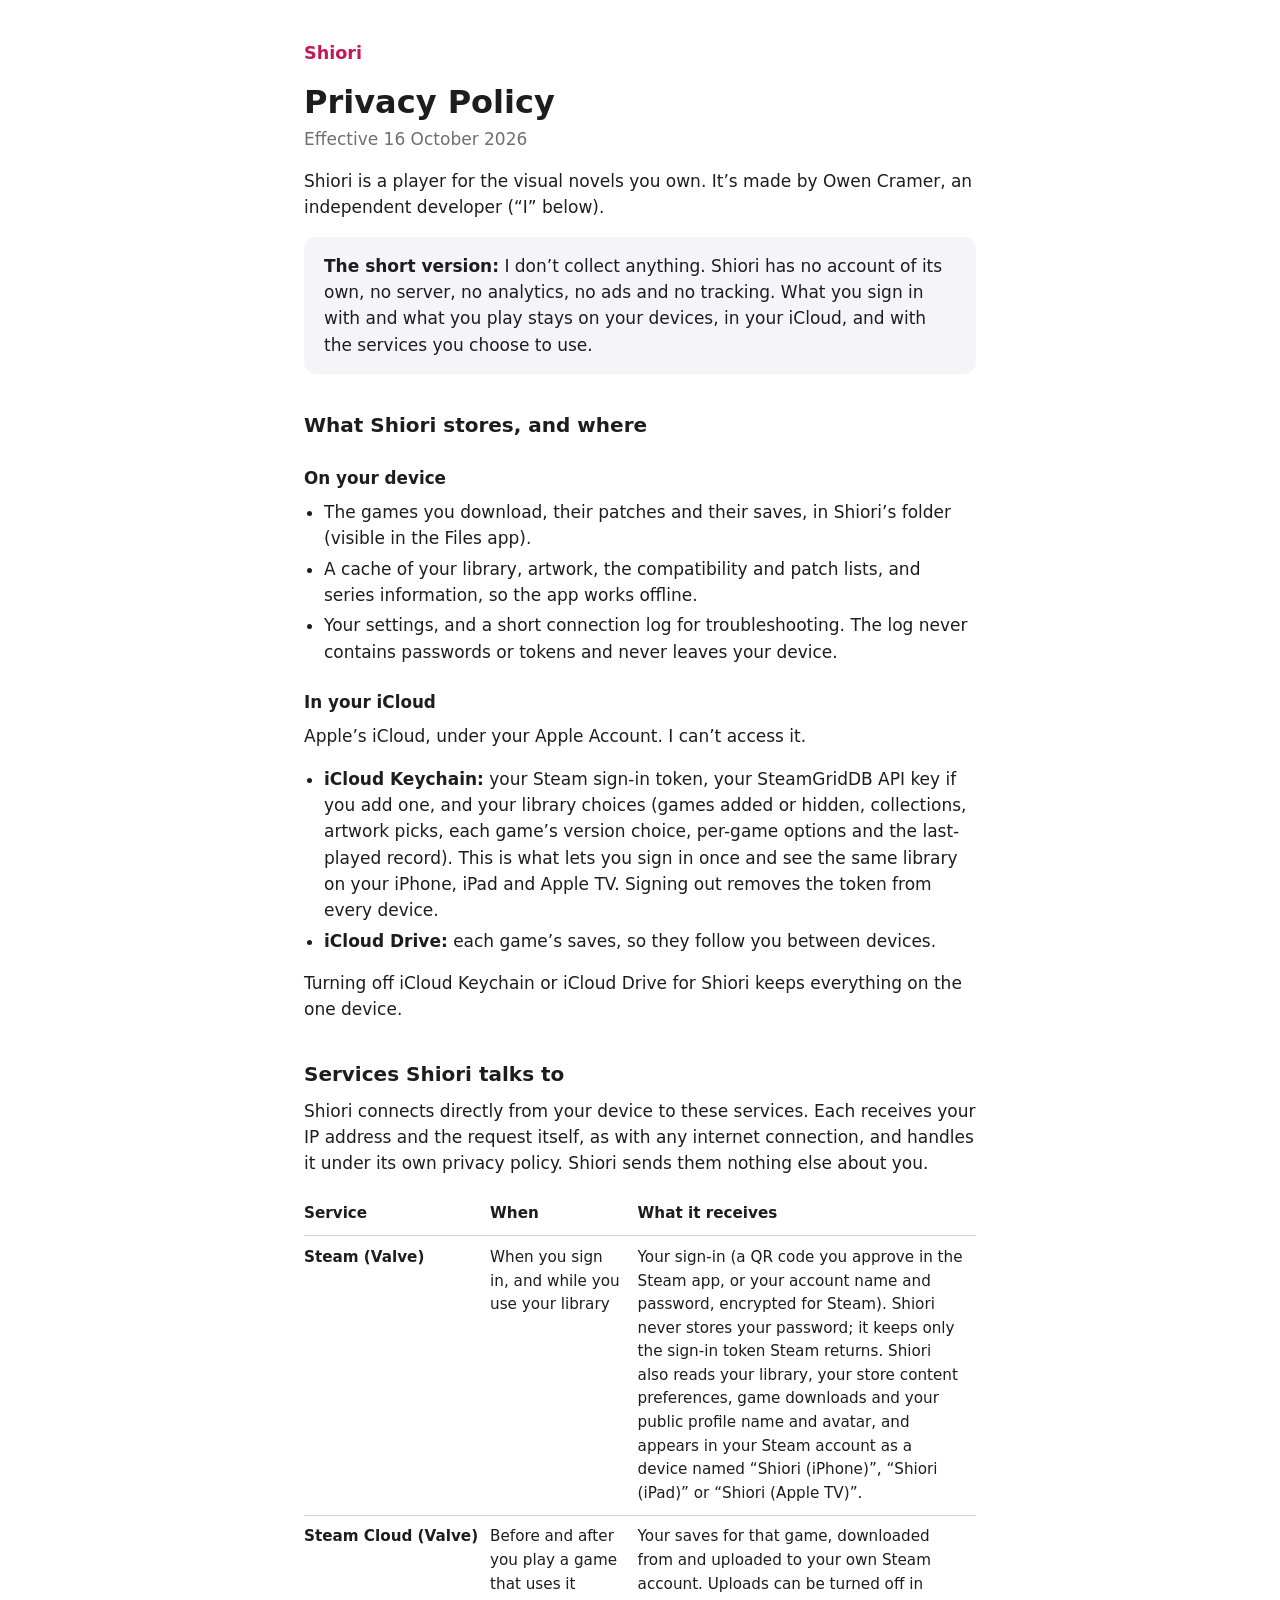
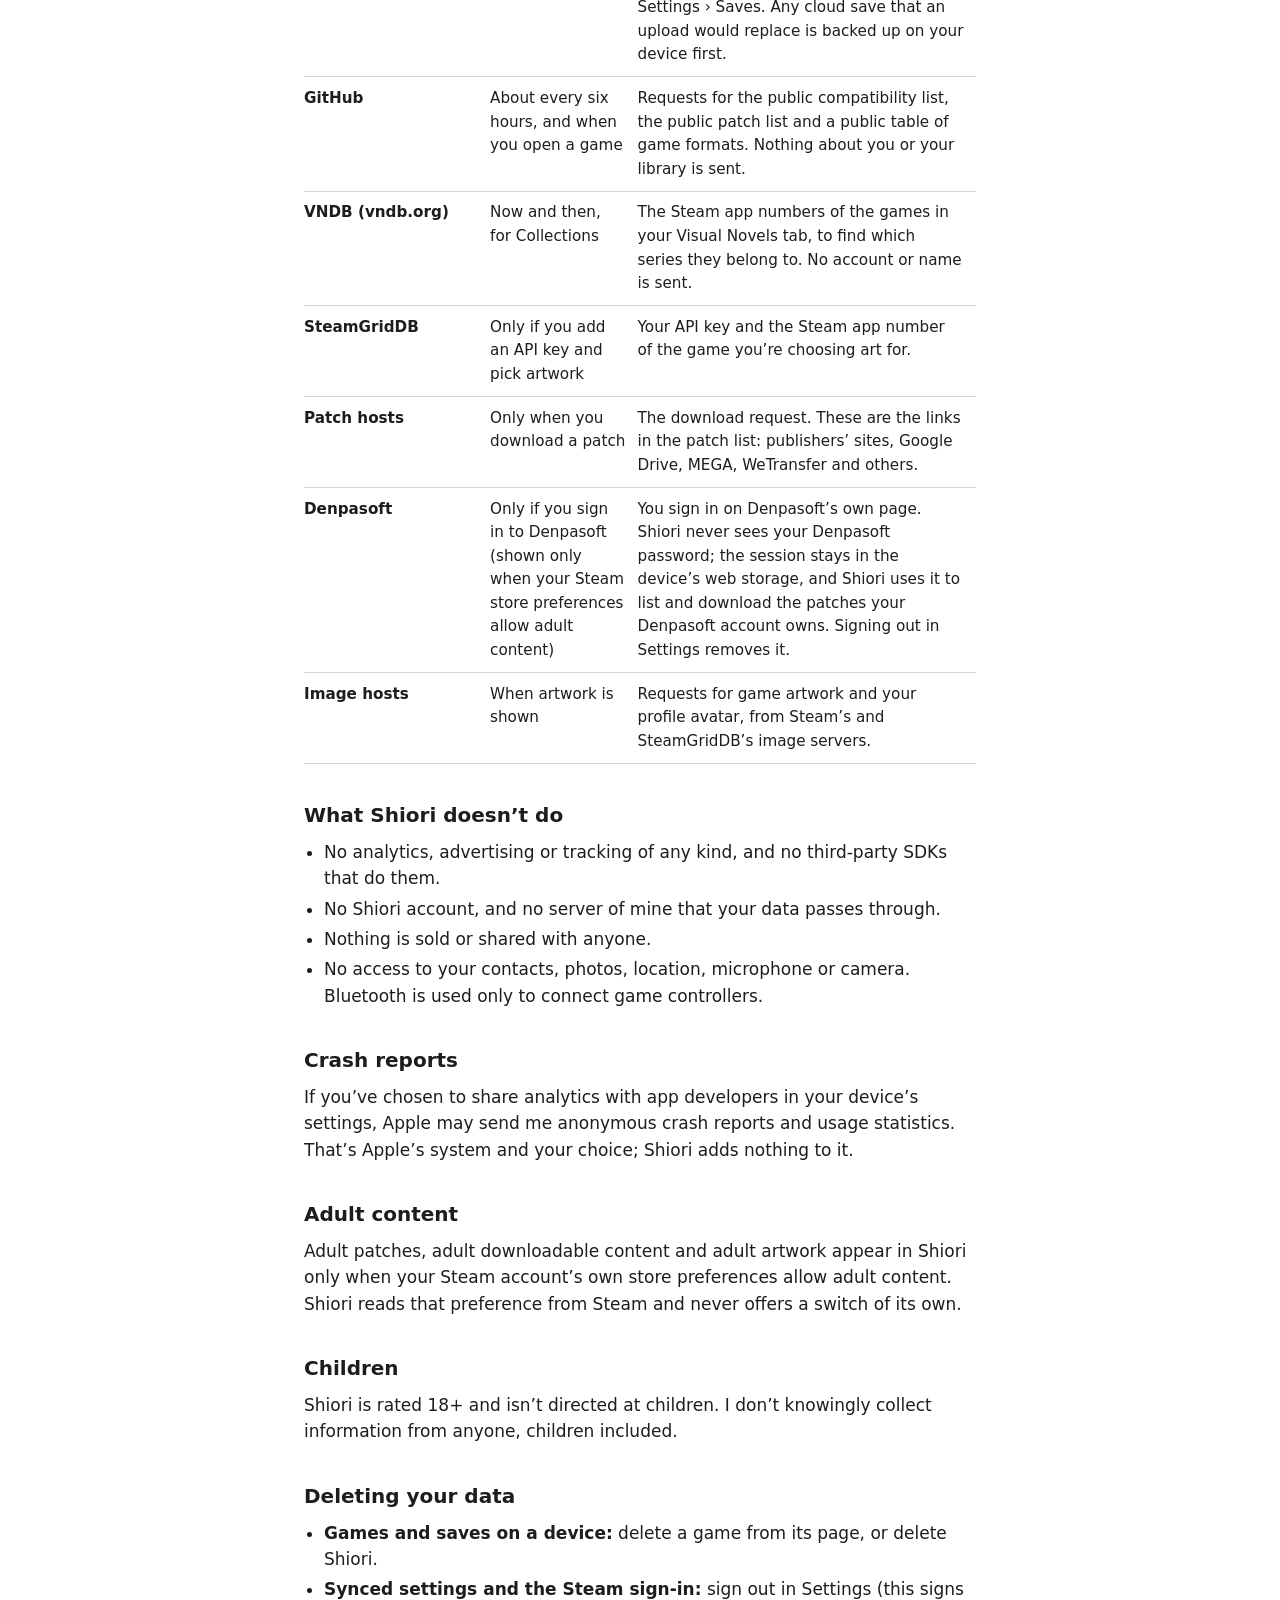
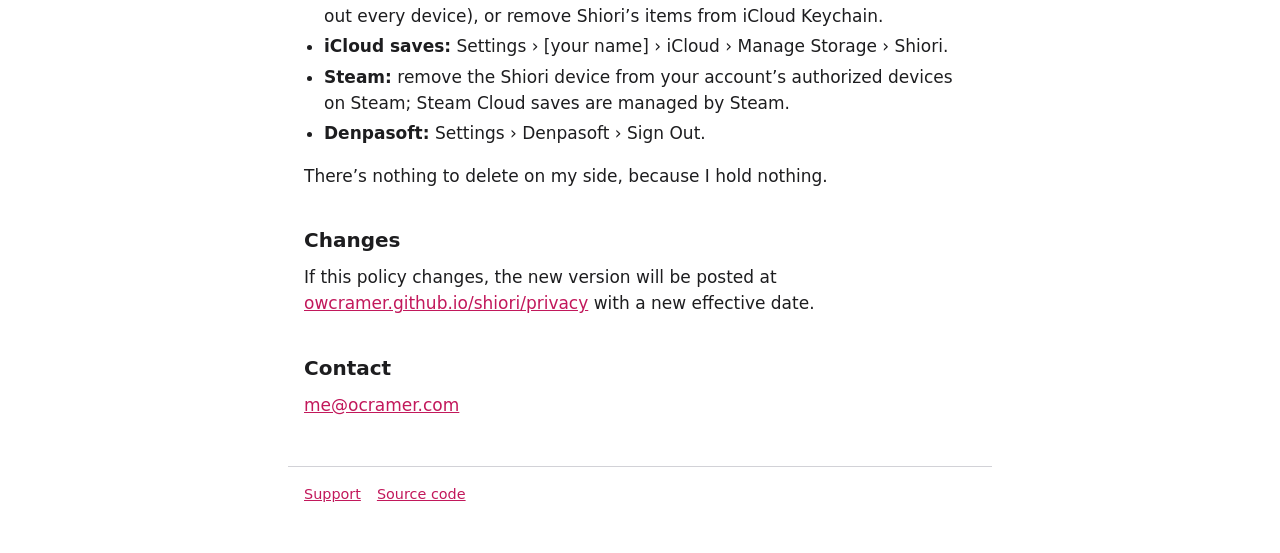
==== privacy/index.html @ 99a01800 "Privacy policy and support pages" ====
<!doctype html>
<html lang="en">
<head>
<meta charset="utf-8">
<meta name="viewport" content="width=device-width, initial-scale=1">
<title>Shiori Privacy Policy</title>
<meta name="description" content="Shiori collects nothing: no account, no server, no analytics, no ads and no tracking.">
<link rel="stylesheet" href="../style.css">
</head>
<body>
<header>
  <a class="home" href="../">Shiori</a>
</header>
<main>
  <h1>Privacy Policy</h1>
  <p class="lede">Effective 16 October 2026</p>
  <p>Shiori is a player for the visual novels you own. It’s made by Owen Cramer, an independent developer (“I” below).</p>
  <p class="short"><strong>The short version:</strong> I don’t collect anything. Shiori has no account of its own, no server, no analytics, no ads and no tracking. What you sign in with and what you play stays on your devices, in your iCloud, and with the services you choose to use.</p>

  <h2>What Shiori stores, and where</h2>
  <h3>On your device</h3>
  <ul>
    <li>The games you download, their patches and their saves, in Shiori’s folder (visible in the Files app).</li>
    <li>A cache of your library, artwork, the compatibility and patch lists, and series information, so the app works offline.</li>
    <li>Your settings, and a short connection log for troubleshooting. The log never contains passwords or tokens and never leaves your device.</li>
  </ul>
  <h3>In your iCloud</h3>
  <p>Apple’s iCloud, under your Apple Account. I can’t access it.</p>
  <ul>
    <li><strong>iCloud Keychain:</strong> your Steam sign-in token, your SteamGridDB API key if you add one, and your library choices (games added or hidden, collections, artwork picks, each game’s version choice, per-game options and the last-played record). This is what lets you sign in once and see the same library on your iPhone, iPad and Apple TV. Signing out removes the token from every device.</li>
    <li><strong>iCloud Drive:</strong> each game’s saves, so they follow you between devices.</li>
  </ul>
  <p>Turning off iCloud Keychain or iCloud Drive for Shiori keeps everything on the one device.</p>

  <h2>Services Shiori talks to</h2>
  <p>Shiori connects directly from your device to these services. Each receives your IP address and the request itself, as with any internet connection, and handles it under its own privacy policy. Shiori sends them nothing else about you.</p>
  <div class="table" role="region" aria-label="Services Shiori talks to" tabindex="0">
  <table>
    <thead>
      <tr><th scope="col">Service</th><th scope="col">When</th><th scope="col">What it receives</th></tr>
    </thead>
    <tbody>
      <tr><td>Steam (Valve)</td><td>When you sign in, and while you use your library</td><td>Your sign-in (a QR code you approve in the Steam app, or your account name and password, encrypted for Steam). Shiori never stores your password; it keeps only the sign-in token Steam returns. Shiori also reads your library, your store content preferences, game downloads and your public profile name and avatar, and appears in your Steam account as a device named “Shiori (iPhone)”, “Shiori (iPad)” or “Shiori (Apple TV)”.</td></tr>
      <tr><td>Steam Cloud (Valve)</td><td>Before and after you play a game that uses it</td><td>Your saves for that game, downloaded from and uploaded to your own Steam account. Uploads can be turned off in Settings › Saves. Any cloud save that an upload would replace is backed up on your device first.</td></tr>
      <tr><td>GitHub</td><td>About every six hours, and when you open a game</td><td>Requests for the public compatibility list, the public patch list and a public table of game formats. Nothing about you or your library is sent.</td></tr>
      <tr><td>VNDB (vndb.org)</td><td>Now and then, for Collections</td><td>The Steam app numbers of the games in your Visual Novels tab, to find which series they belong to. No account or name is sent.</td></tr>
      <tr><td>SteamGridDB</td><td>Only if you add an API key and pick artwork</td><td>Your API key and the Steam app number of the game you’re choosing art for.</td></tr>
      <tr><td>Patch hosts</td><td>Only when you download a patch</td><td>The download request. These are the links in the patch list: publishers’ sites, Google Drive, MEGA, WeTransfer and others.</td></tr>
      <tr><td>Denpasoft</td><td>Only if you sign in to Denpasoft (shown only when your Steam store preferences allow adult content)</td><td>You sign in on Denpasoft’s own page. Shiori never sees your Denpasoft password; the session stays in the device’s web storage, and Shiori uses it to list and download the patches your Denpasoft account owns. Signing out in Settings removes it.</td></tr>
      <tr><td>Image hosts</td><td>When artwork is shown</td><td>Requests for game artwork and your profile avatar, from Steam’s and SteamGridDB’s image servers.</td></tr>
    </tbody>
  </table>
  </div>

  <h2>What Shiori doesn’t do</h2>
  <ul>
    <li>No analytics, advertising or tracking of any kind, and no third-party SDKs that do them.</li>
    <li>No Shiori account, and no server of mine that your data passes through.</li>
    <li>Nothing is sold or shared with anyone.</li>
    <li>No access to your contacts, photos, location, microphone or camera. Bluetooth is used only to connect game controllers.</li>
  </ul>

  <h2>Crash reports</h2>
  <p>If you’ve chosen to share analytics with app developers in your device’s settings, Apple may send me anonymous crash reports and usage statistics. That’s Apple’s system and your choice; Shiori adds nothing to it.</p>

  <h2>Adult content</h2>
  <p>Adult patches, adult downloadable content and adult artwork appear in Shiori only when your Steam account’s own store preferences allow adult content. Shiori reads that preference from Steam and never offers a switch of its own.</p>

  <h2>Children</h2>
  <p>Shiori is rated 18+ and isn’t directed at children. I don’t knowingly collect information from anyone, children included.</p>

  <h2>Deleting your data</h2>
  <ul>
    <li><strong>Games and saves on a device:</strong> delete a game from its page, or delete Shiori.</li>
    <li><strong>Synced settings and the Steam sign-in:</strong> sign out in Settings (this signs out every device), or remove Shiori’s items from iCloud Keychain.</li>
    <li><strong>iCloud saves:</strong> Settings › [your name] › iCloud › Manage Storage › Shiori.</li>
    <li><strong>Steam:</strong> remove the Shiori device from your account’s authorized devices on Steam; Steam Cloud saves are managed by Steam.</li>
    <li><strong>Denpasoft:</strong> Settings › Denpasoft › Sign Out.</li>
  </ul>
  <p>There’s nothing to delete on my side, because I hold nothing.</p>

  <h2>Changes</h2>
  <p>If this policy changes, the new version will be posted at <a href="https://owcramer.github.io/shiori/privacy/">owcramer.github.io/shiori/privacy</a> with a new effective date.</p>

  <h2>Contact</h2>
  <p><a href="mailto:me@ocramer.com">me@ocramer.com</a></p>
</main>
<footer>
  <nav><a href="../support/">Support</a><a href="https://github.com/OWCramer/shiori">Source code</a></nav>
</footer>
</body>
</html>
---- style.css ----
/* Shiori's privacy and support pages. System fonts, no scripts, no trackers. */
:root {
  color-scheme: light dark;
  --bg: #ffffff;
  --text: #1d1d1f;
  --muted: #6e6e73;
  --rule: #d2d2d7;
  --accent: #c2185b;
  --card: #f5f5f7;
}
@media (prefers-color-scheme: dark) {
  :root {
    --bg: #111113;
    --text: #f5f5f7;
    --muted: #a1a1a6;
    --rule: #3a3a3c;
    --accent: #ff6fa3;
    --card: #1c1c1e;
  }
}
* { box-sizing: border-box; }
html { -webkit-text-size-adjust: 100%; }
body {
  margin: 0;
  background: var(--bg);
  color: var(--text);
  font: 17px/1.55 -apple-system, BlinkMacSystemFont, "Segoe UI", system-ui, sans-serif;
}
main, header, footer { max-width: 44rem; margin: 0 auto; padding: 0 16px; }
header { padding-top: 2.5rem; }
header a.home { color: var(--accent); font-weight: 600; text-decoration: none; font-size: 1.1rem; }
h1 { font-size: 2rem; line-height: 1.2; margin: 1rem 0 0.25rem; }
h2 { font-size: 1.25rem; margin: 2.25rem 0 0.5rem; }
h3 { font-size: 1.05rem; margin: 1.5rem 0 0.25rem; }
p, ul { margin: 0.5rem 0 1rem; }
ul { padding-left: 1.25rem; }
li { margin: 0.25rem 0; }
a { color: var(--accent); }
a:focus-visible { outline: 2px solid var(--accent); outline-offset: 2px; border-radius: 2px; }
.lede { color: var(--muted); margin-top: 0; }
.short { background: var(--card); border-radius: 12px; padding: 1rem 1.25rem; }
.table { overflow-x: auto; margin: 0.5rem 0 1rem; }
table { border-collapse: collapse; width: 100%; font-size: 0.95rem; }
th, td { text-align: left; vertical-align: top; padding: 0.6rem 0.75rem 0.6rem 0; border-bottom: 1px solid var(--rule); }
th { font-weight: 600; }
td:first-child { white-space: nowrap; font-weight: 600; }
code { font: 0.9em ui-monospace, SFMono-Regular, Menlo, monospace; }
footer { color: var(--muted); font-size: 0.9rem; border-top: 1px solid var(--rule); margin-top: 3rem; padding-top: 1rem; padding-bottom: 3rem; }
footer nav a { margin-right: 1rem; }
@media (max-width: 34rem) {
  td:first-child { white-space: normal; }
  h1 { font-size: 1.7rem; }
}
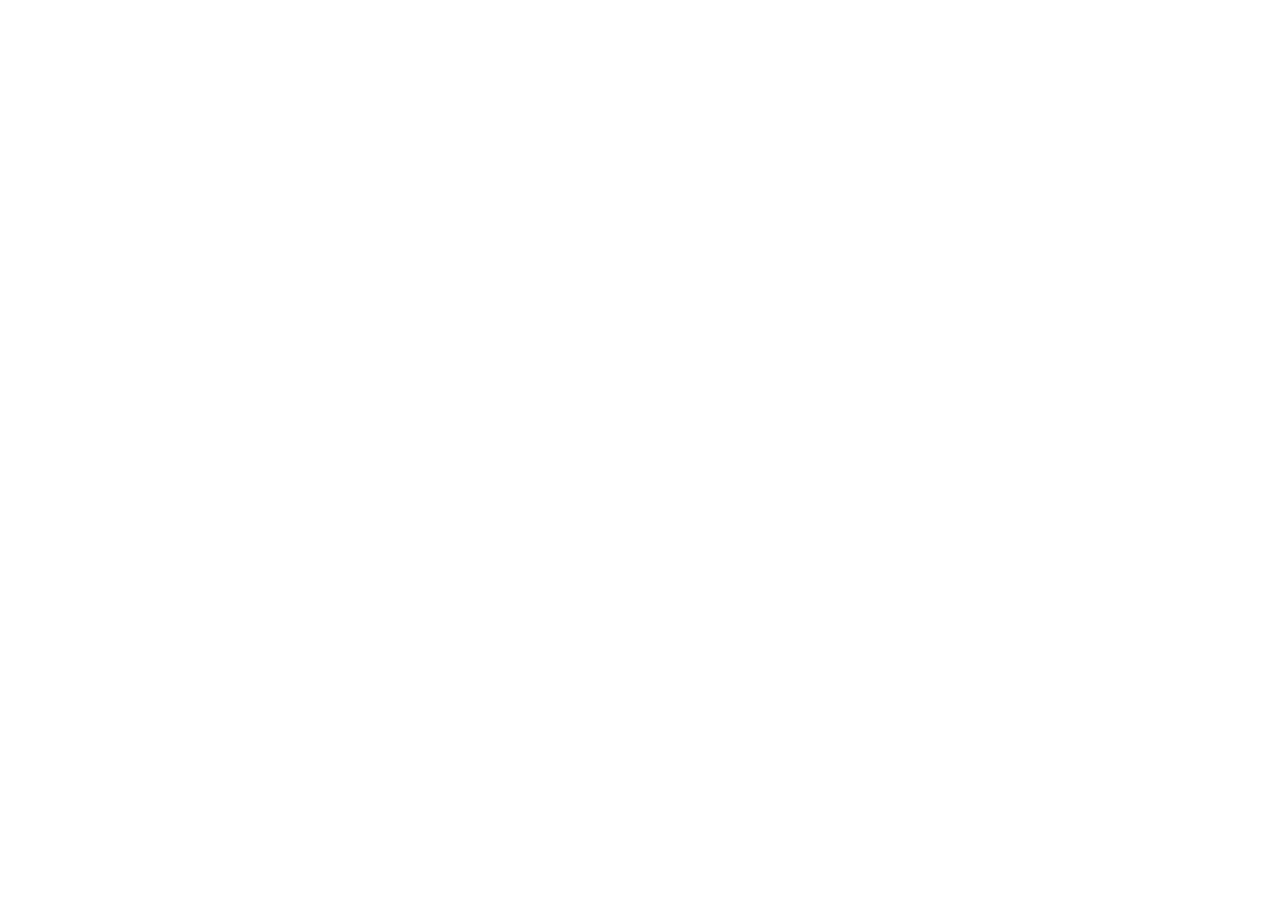
==== commit 83f71047: "Redirect to ocramer.com/apps/shiori Co-Authored-By: Claude Opus 5.5 <noreply@anthropic.com>" ====
--- a/privacy/index.html
+++ b/privacy/index.html
@@ -1,92 +1,5 @@
 <!doctype html>
-<html lang="en">
-<head>
-<meta charset="utf-8">
-<meta name="viewport" content="width=device-width, initial-scale=1">
-<title>Shiori Privacy Policy</title>
-<meta name="description" content="Shiori collects nothing: no account, no server, no analytics, no ads and no tracking.">
-<link rel="stylesheet" href="../style.css">
-</head>
-<body>
-<header>
-  <a class="home" href="../">Shiori</a>
-</header>
-<main>
-  <h1>Privacy Policy</h1>
-  <p class="lede">Effective 16 October 2026</p>
-  <p>Shiori is a player for the visual novels you own. It’s made by Owen Cramer, an independent developer (“I” below).</p>
-  <p class="short"><strong>The short version:</strong> I don’t collect anything. Shiori has no account of its own, no server, no analytics, no ads and no tracking. What you sign in with and what you play stays on your devices, in your iCloud, and with the services you choose to use.</p>
-
-  <h2>What Shiori stores, and where</h2>
-  <h3>On your device</h3>
-  <ul>
-    <li>The games you download, their patches and their saves, in Shiori’s folder (visible in the Files app).</li>
-    <li>A cache of your library, artwork, the compatibility and patch lists, and series information, so the app works offline.</li>
-    <li>Your settings, and a short connection log for troubleshooting. The log never contains passwords or tokens and never leaves your device.</li>
-  </ul>
-  <h3>In your iCloud</h3>
-  <p>Apple’s iCloud, under your Apple Account. I can’t access it.</p>
-  <ul>
-    <li><strong>iCloud Keychain:</strong> your Steam sign-in token, your SteamGridDB API key if you add one, and your library choices (games added or hidden, collections, artwork picks, each game’s version choice, per-game options and the last-played record). This is what lets you sign in once and see the same library on your iPhone, iPad and Apple TV. Signing out removes the token from every device.</li>
-    <li><strong>iCloud Drive:</strong> each game’s saves, so they follow you between devices.</li>
-  </ul>
-  <p>Turning off iCloud Keychain or iCloud Drive for Shiori keeps everything on the one device.</p>
-
-  <h2>Services Shiori talks to</h2>
-  <p>Shiori connects directly from your device to these services. Each receives your IP address and the request itself, as with any internet connection, and handles it under its own privacy policy. Shiori sends them nothing else about you.</p>
-  <div class="table" role="region" aria-label="Services Shiori talks to" tabindex="0">
-  <table>
-    <thead>
-      <tr><th scope="col">Service</th><th scope="col">When</th><th scope="col">What it receives</th></tr>
-    </thead>
-    <tbody>
-      <tr><td>Steam (Valve)</td><td>When you sign in, and while you use your library</td><td>Your sign-in (a QR code you approve in the Steam app, or your account name and password, encrypted for Steam). Shiori never stores your password; it keeps only the sign-in token Steam returns. Shiori also reads your library, your store content preferences, game downloads and your public profile name and avatar, and appears in your Steam account as a device named “Shiori (iPhone)”, “Shiori (iPad)” or “Shiori (Apple TV)”.</td></tr>
-      <tr><td>Steam Cloud (Valve)</td><td>Before and after you play a game that uses it</td><td>Your saves for that game, downloaded from and uploaded to your own Steam account. Uploads can be turned off in Settings › Saves. Any cloud save that an upload would replace is backed up on your device first.</td></tr>
-      <tr><td>GitHub</td><td>About every six hours, and when you open a game</td><td>Requests for the public compatibility list, the public patch list and a public table of game formats. Nothing about you or your library is sent.</td></tr>
-      <tr><td>VNDB (vndb.org)</td><td>Now and then, for Collections</td><td>The Steam app numbers of the games in your Visual Novels tab, to find which series they belong to. No account or name is sent.</td></tr>
-      <tr><td>SteamGridDB</td><td>Only if you add an API key and pick artwork</td><td>Your API key and the Steam app number of the game you’re choosing art for.</td></tr>
-      <tr><td>Patch hosts</td><td>Only when you download a patch</td><td>The download request. These are the links in the patch list: publishers’ sites, Google Drive, MEGA, WeTransfer and others.</td></tr>
-      <tr><td>Denpasoft</td><td>Only if you sign in to Denpasoft (shown only when your Steam store preferences allow adult content)</td><td>You sign in on Denpasoft’s own page. Shiori never sees your Denpasoft password; the session stays in the device’s web storage, and Shiori uses it to list and download the patches your Denpasoft account owns. Signing out in Settings removes it.</td></tr>
-      <tr><td>Image hosts</td><td>When artwork is shown</td><td>Requests for game artwork and your profile avatar, from Steam’s and SteamGridDB’s image servers.</td></tr>
-    </tbody>
-  </table>
-  </div>
-
-  <h2>What Shiori doesn’t do</h2>
-  <ul>
-    <li>No analytics, advertising or tracking of any kind, and no third-party SDKs that do them.</li>
-    <li>No Shiori account, and no server of mine that your data passes through.</li>
-    <li>Nothing is sold or shared with anyone.</li>
-    <li>No access to your contacts, photos, location, microphone or camera. Bluetooth is used only to connect game controllers.</li>
-  </ul>
-
-  <h2>Crash reports</h2>
-  <p>If you’ve chosen to share analytics with app developers in your device’s settings, Apple may send me anonymous crash reports and usage statistics. That’s Apple’s system and your choice; Shiori adds nothing to it.</p>
-
-  <h2>Adult content</h2>
-  <p>Adult patches, adult downloadable content and adult artwork appear in Shiori only when your Steam account’s own store preferences allow adult content. Shiori reads that preference from Steam and never offers a switch of its own.</p>
-
-  <h2>Children</h2>
-  <p>Shiori is rated 18+ and isn’t directed at children. I don’t knowingly collect information from anyone, children included.</p>
-
-  <h2>Deleting your data</h2>
-  <ul>
-    <li><strong>Games and saves on a device:</strong> delete a game from its page, or delete Shiori.</li>
-    <li><strong>Synced settings and the Steam sign-in:</strong> sign out in Settings (this signs out every device), or remove Shiori’s items from iCloud Keychain.</li>
-    <li><strong>iCloud saves:</strong> Settings › [your name] › iCloud › Manage Storage › Shiori.</li>
-    <li><strong>Steam:</strong> remove the Shiori device from your account’s authorized devices on Steam; Steam Cloud saves are managed by Steam.</li>
-    <li><strong>Denpasoft:</strong> Settings › Denpasoft › Sign Out.</li>
-  </ul>
-  <p>There’s nothing to delete on my side, because I hold nothing.</p>
-
-  <h2>Changes</h2>
-  <p>If this policy changes, the new version will be posted at <a href="https://owcramer.github.io/shiori/privacy/">owcramer.github.io/shiori/privacy</a> with a new effective date.</p>
-
-  <h2>Contact</h2>
-  <p><a href="mailto:me@ocramer.com">me@ocramer.com</a></p>
-</main>
-<footer>
-  <nav><a href="../support/">Support</a><a href="https://github.com/OWCramer/shiori">Source code</a></nav>
-</footer>
-</body>
-</html>
+<html lang="en"><head><meta charset="utf-8"><title>Shiori</title>
+<link rel="canonical" href="https://ocramer.com/apps/shiori/privacy"><meta http-equiv="refresh" content="0; url=https://ocramer.com/apps/shiori/privacy">
+<meta name="viewport" content="width=device-width, initial-scale=1"></head>
+<body><p>Shiori has moved to <a href="https://ocramer.com/apps/shiori/privacy">https://ocramer.com/apps/shiori/privacy</a>.</p></body></html>
